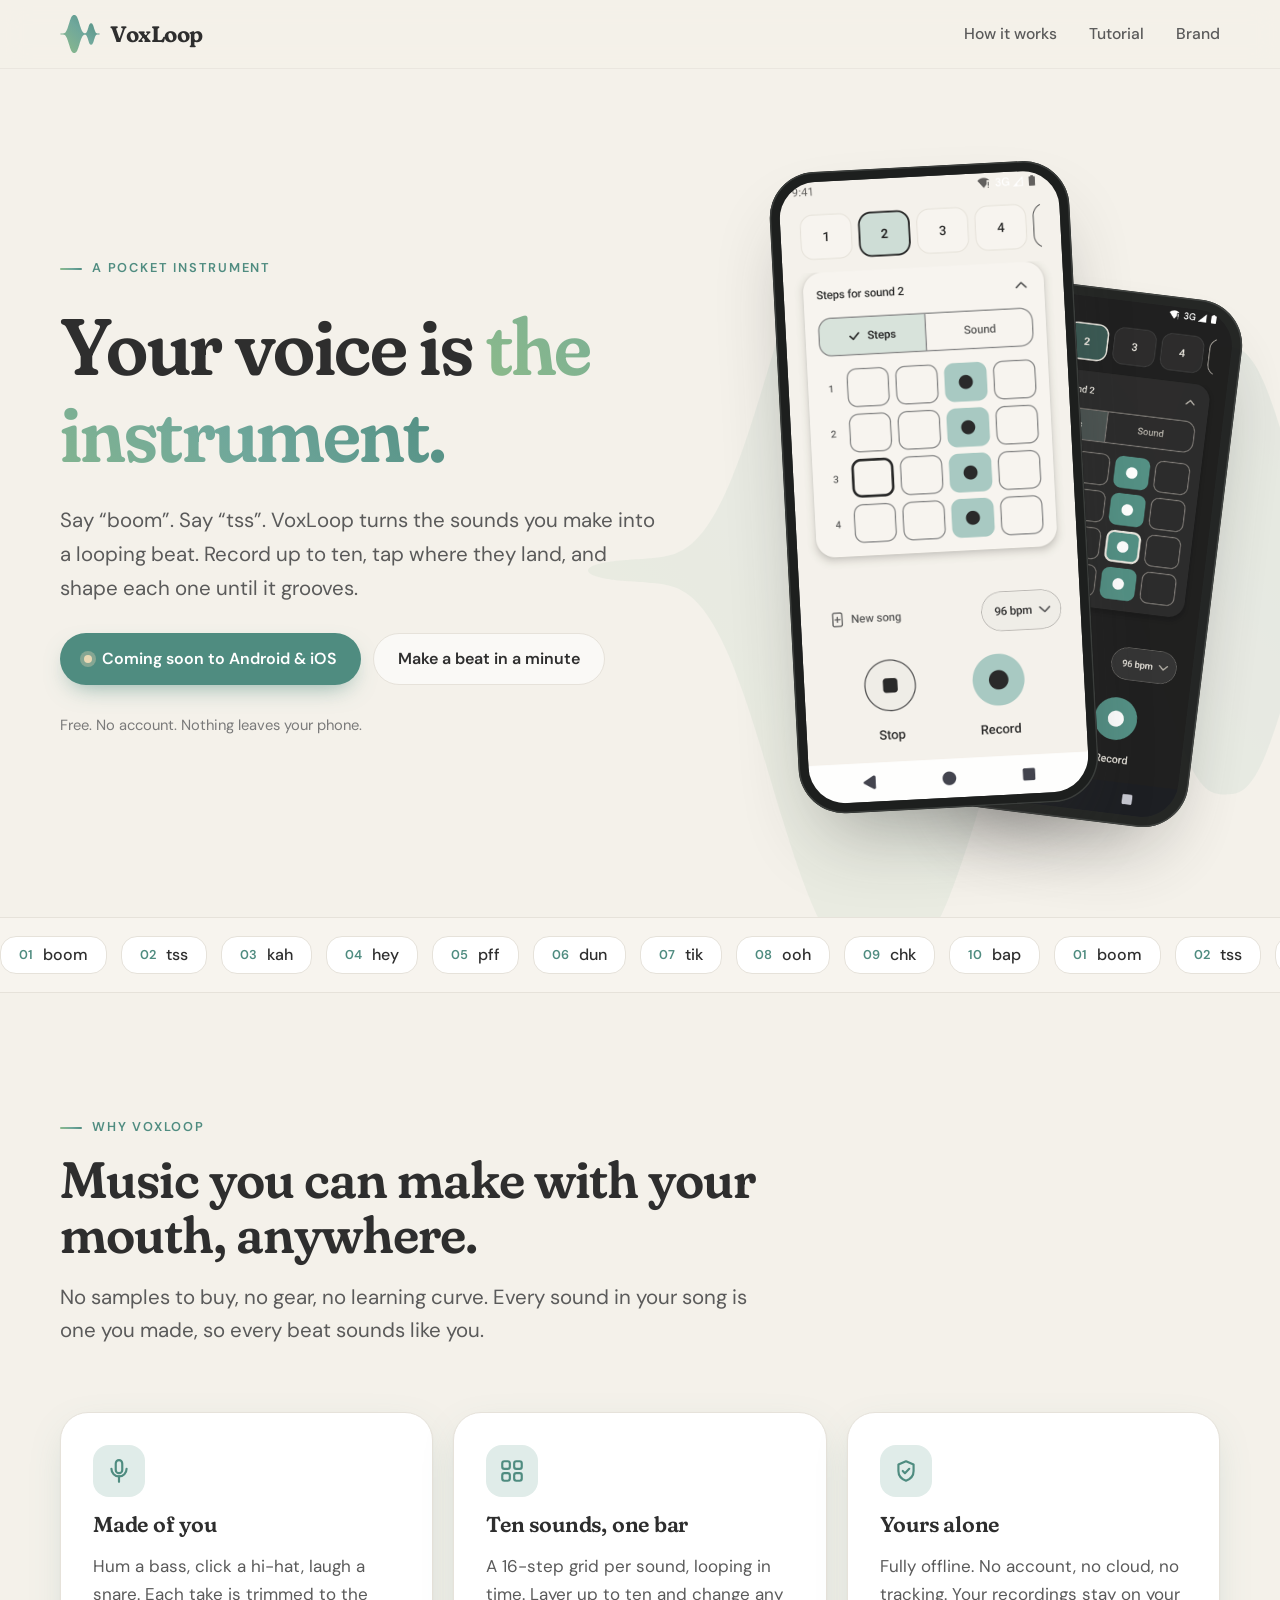
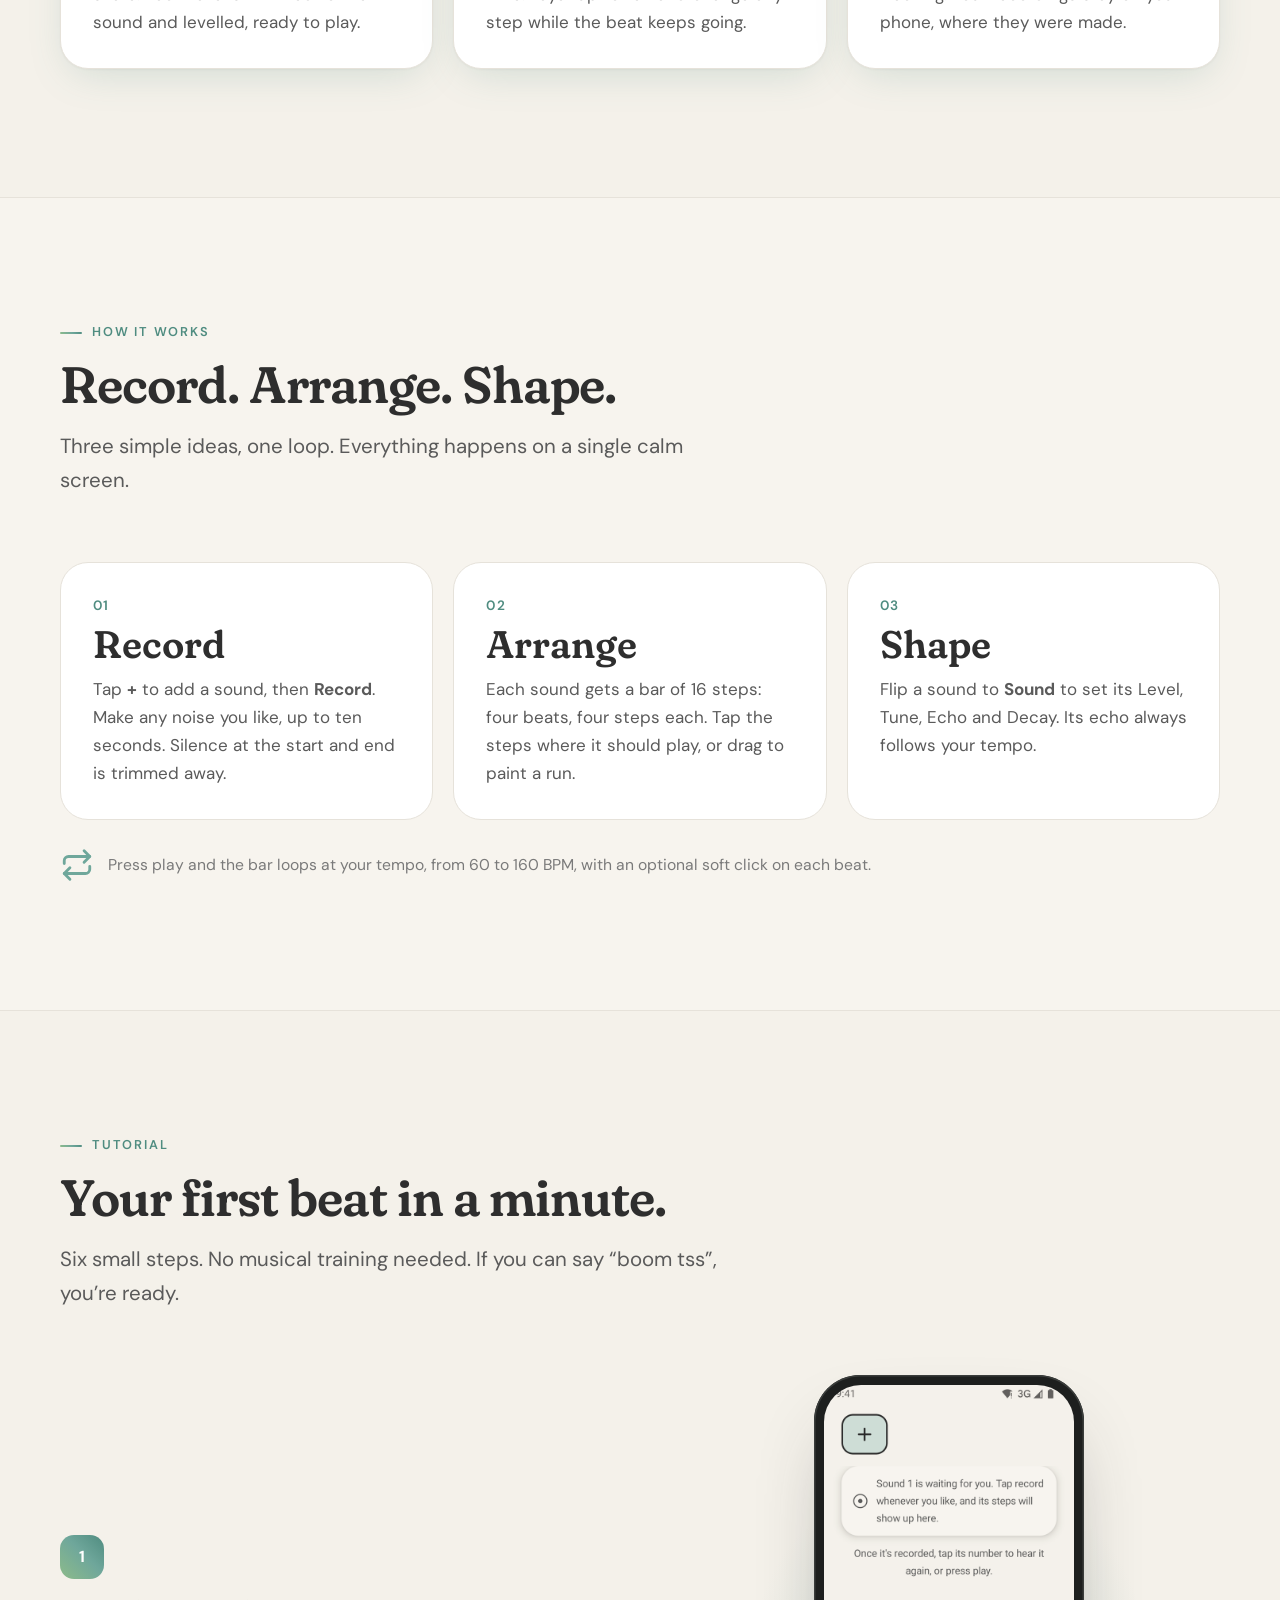
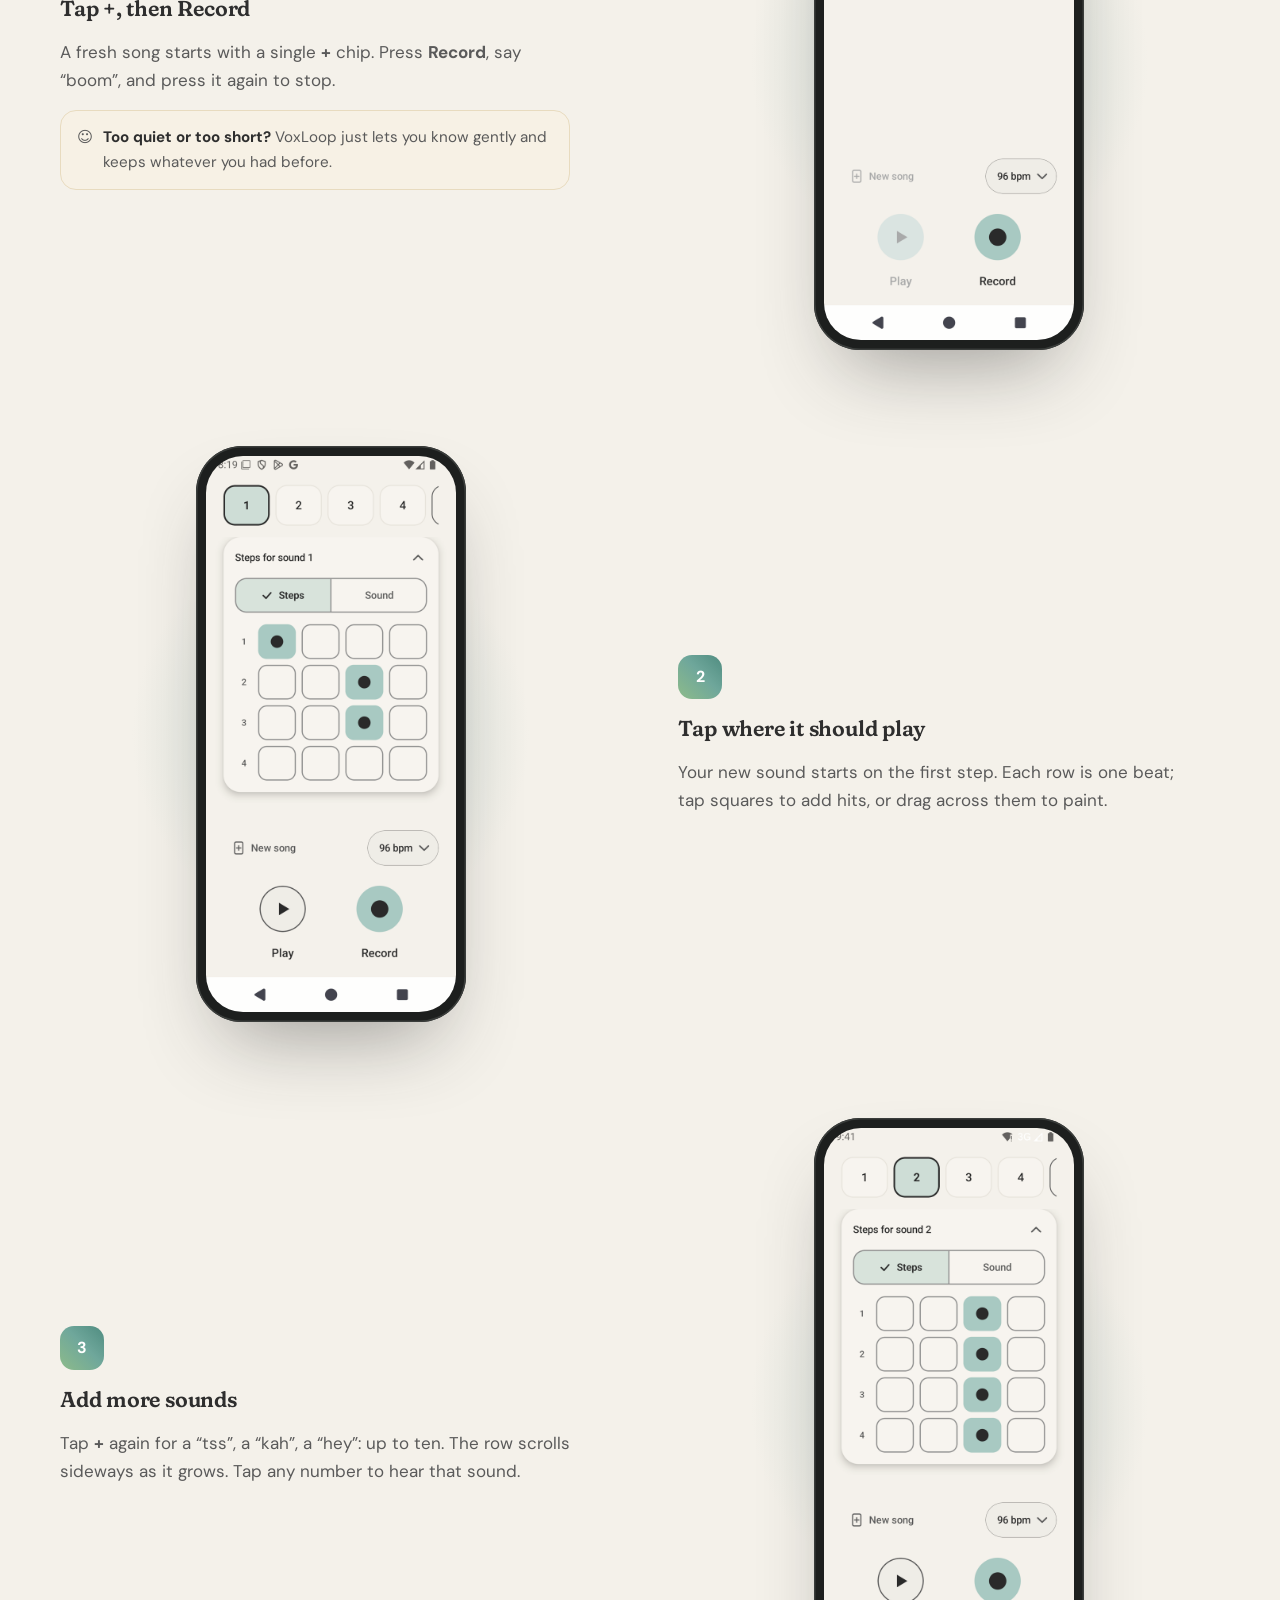
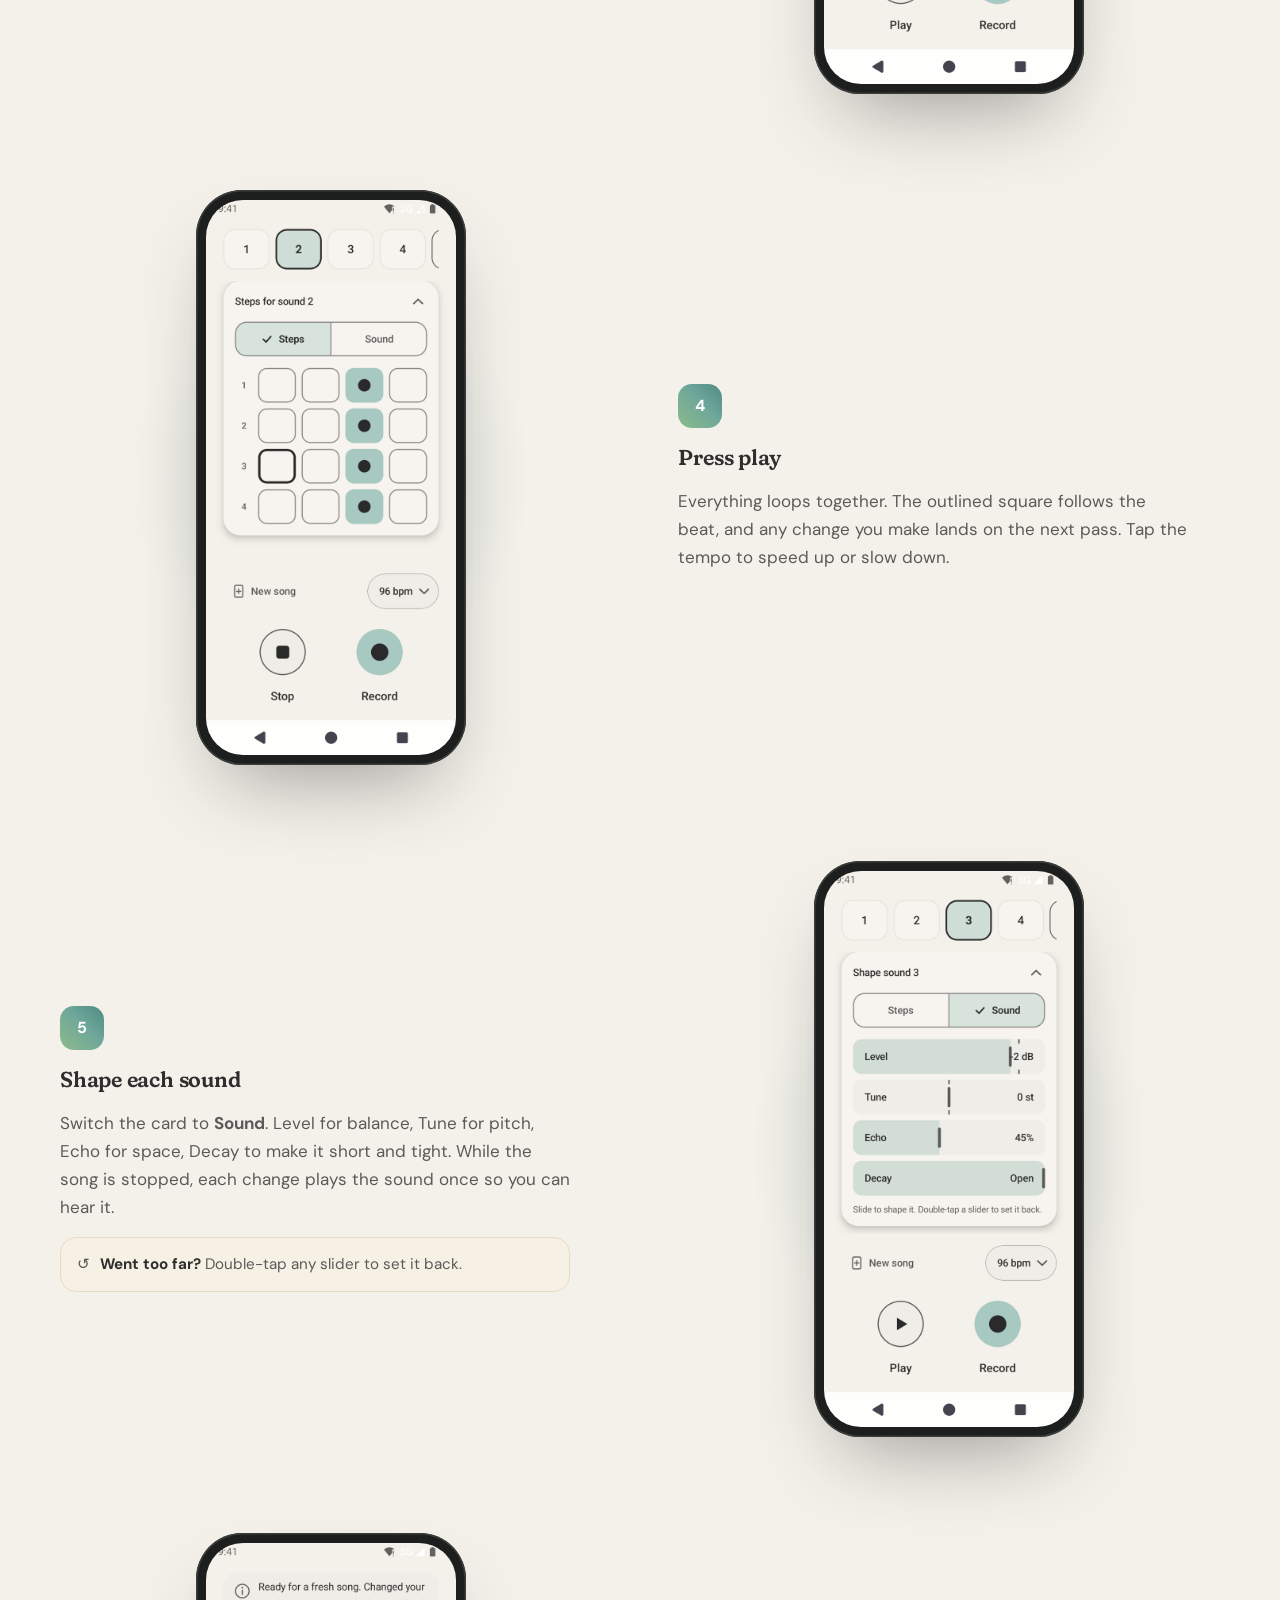
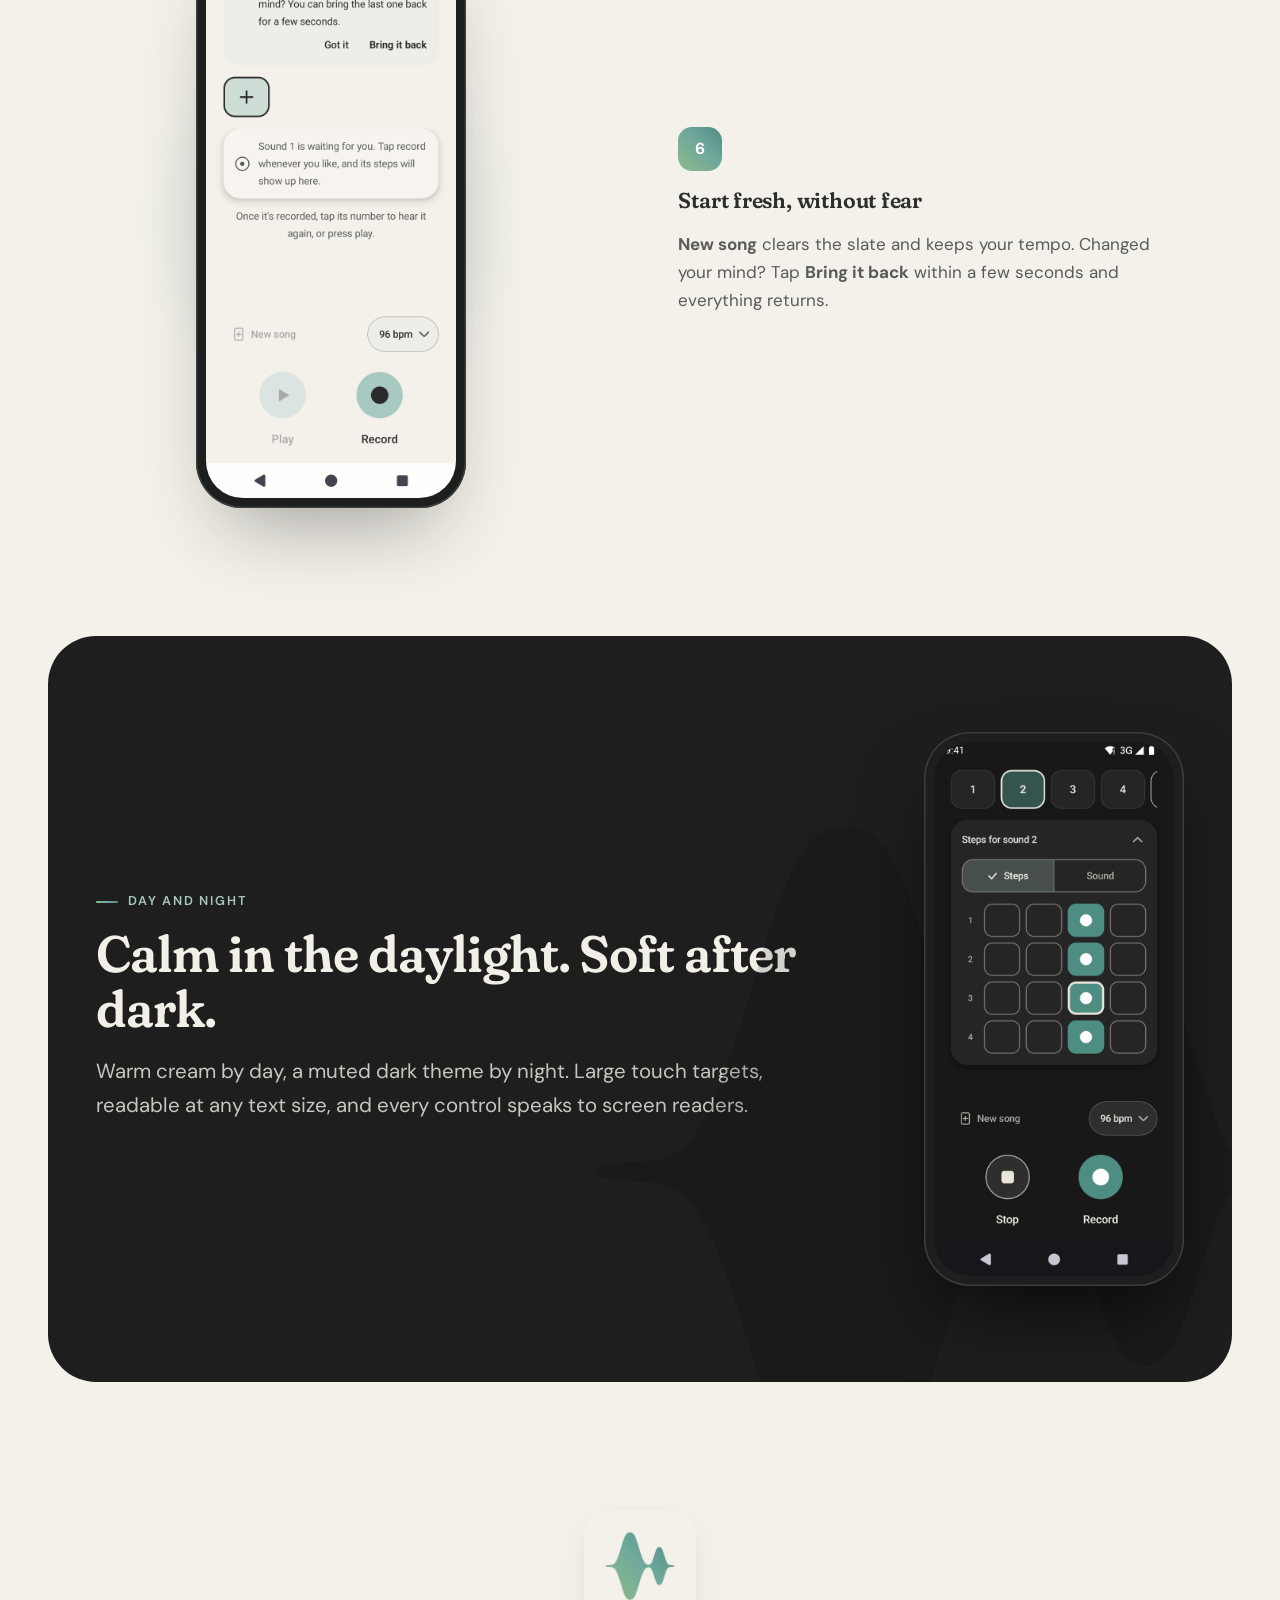
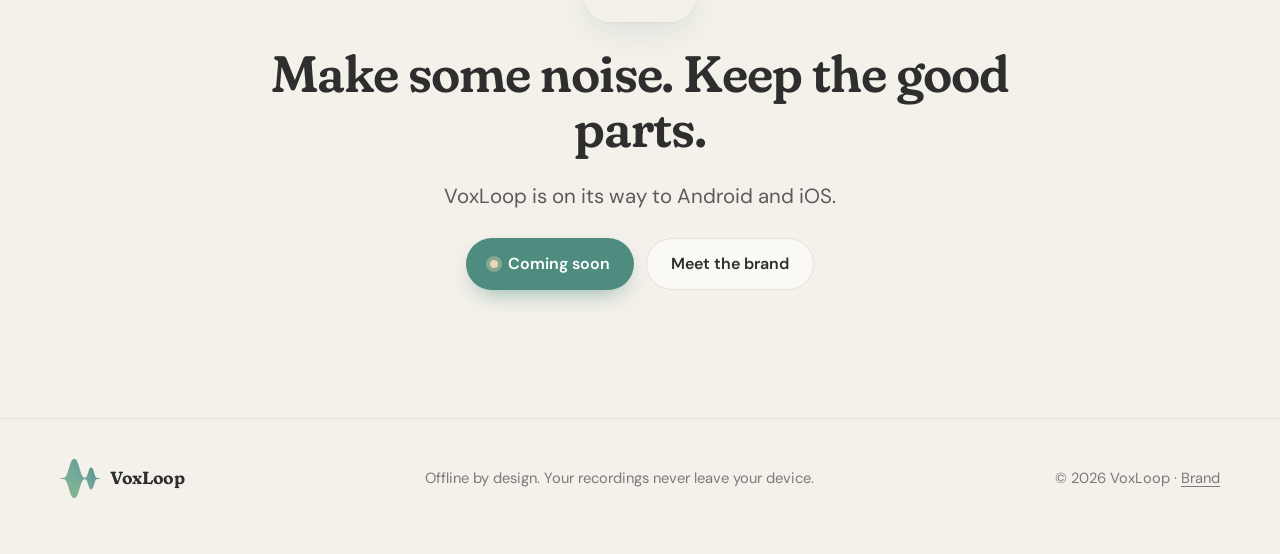
==== index.html @ 53c03b5e "first commit app website" ====
<!doctype html>
<html lang="en">
<head>
  <meta charset="utf-8">
  <meta name="viewport" content="width=device-width, initial-scale=1">
  <title>VoxLoop: your voice is the instrument</title>
  <meta name="description" content="VoxLoop turns your voice into a beat. Record a sound, loop it, layer up to ten, and play. Fully offline, on Android and iOS.">
  <meta name="theme-color" content="#F4F1EA">
  <meta property="og:title" content="VoxLoop: your voice is the instrument">
  <meta property="og:description" content="Record a sound. Loop it. Layer up to ten. Play your own beat, fully offline.">
  <meta property="og:image" content="assets/app-icon.png">
  <link rel="icon" href="assets/favicon.svg" type="image/svg+xml">
  <link rel="apple-touch-icon" href="assets/app-icon.png">
  <link rel="preconnect" href="https://fonts.googleapis.com">
  <link rel="preconnect" href="https://fonts.gstatic.com" crossorigin>
  <link href="https://fonts.googleapis.com/css2?family=DM+Sans:opsz,wght@9..40,400;9..40,500;9..40,600;9..40,700&family=Fraunces:opsz,wght,SOFT@9..144,500..700,100&display=swap" rel="stylesheet">
  <link rel="stylesheet" href="assets/styles.css">
</head>
<body>

  <header class="nav">
    <div class="wrap">
      <a class="wordmark" href="#top" aria-label="VoxLoop home">
        <img src="assets/mark.svg" alt="" width="40" height="39">VoxLoop
      </a>
      <nav class="nav-links" aria-label="Main">
        <a href="#how" class="optional">How it works</a>
        <a href="#tutorial">Tutorial</a>
        <a href="brand.html" class="optional">Brand</a>
      </nav>
    </div>
  </header>

  <main id="top">

    <!-- Hero -->
    <section class="hero" aria-labelledby="hero-title">
      <img class="hero-wave" src="assets/mark.svg" alt="">
      <div class="wrap">
        <div class="hero-copy">
          <span class="eyebrow">A pocket instrument</span>
          <h1 id="hero-title">Your voice is <span>the instrument.</span></h1>
          <p class="lede">Say “boom”. Say “tss”. VoxLoop turns the sounds you make into a looping beat. Record up to ten, tap where they land, and shape each one until it grooves.</p>
          <div class="actions">
            <span class="pill pill-primary"><span class="dot" aria-hidden="true"></span>Coming soon to Android &amp; iOS</span>
            <a class="pill pill-ghost" href="#tutorial">Make a beat in a minute</a>
          </div>
          <p class="hero-note">Free. No account. Nothing leaves your phone.</p>
        </div>
        <div class="stage" aria-hidden="true">
          <div class="glow breathe"></div>
          <div class="phone back"><img src="assets/screens/07-dark.png" alt="" loading="eager" width="630" height="1400"></div>
          <div class="phone front"><img src="assets/screens/04-playing.png" alt="" loading="eager" width="630" height="1400"></div>
        </div>
      </div>
    </section>

    <!-- Ribbon of sounds -->
    <div class="ribbon" aria-hidden="true">
      <div class="ribbon-track">
        <span class="chip"><b>01</b>boom</span><span class="chip"><b>02</b>tss</span><span class="chip"><b>03</b>kah</span><span class="chip"><b>04</b>hey</span><span class="chip"><b>05</b>pff</span><span class="chip"><b>06</b>dun</span><span class="chip"><b>07</b>tik</span><span class="chip"><b>08</b>ooh</span><span class="chip"><b>09</b>chk</span><span class="chip"><b>10</b>bap</span>
        <span class="chip"><b>01</b>boom</span><span class="chip"><b>02</b>tss</span><span class="chip"><b>03</b>kah</span><span class="chip"><b>04</b>hey</span><span class="chip"><b>05</b>pff</span><span class="chip"><b>06</b>dun</span><span class="chip"><b>07</b>tik</span><span class="chip"><b>08</b>ooh</span><span class="chip"><b>09</b>chk</span><span class="chip"><b>10</b>bap</span>
      </div>
    </div>

    <!-- Purpose -->
    <section id="why" aria-labelledby="why-title">
      <div class="wrap">
        <div class="section-head">
          <span class="eyebrow">Why VoxLoop</span>
          <h2 id="why-title">Music you can make with your mouth, anywhere.</h2>
          <p class="lede">No samples to buy, no gear, no learning curve. Every sound in your song is one you made, so every beat sounds like you.</p>
        </div>
        <div class="cards">
          <article class="card">
            <div class="icon-bubble" aria-hidden="true">
              <svg viewBox="0 0 24 24" fill="none" stroke="currentColor" stroke-width="2" stroke-linecap="round" stroke-linejoin="round"><rect x="9" y="2" width="6" height="12" rx="3"/><path d="M5 10a7 7 0 0 0 14 0"/><path d="M12 17v5"/></svg>
            </div>
            <h3>Made of you</h3>
            <p>Hum a bass, click a hi-hat, laugh a snare. Each take is trimmed to the sound and levelled, ready to play.</p>
          </article>
          <article class="card">
            <div class="icon-bubble" aria-hidden="true">
              <svg viewBox="0 0 24 24" fill="none" stroke="currentColor" stroke-width="2" stroke-linecap="round" stroke-linejoin="round"><rect x="3" y="3" width="7" height="7" rx="2"/><rect x="14" y="3" width="7" height="7" rx="2"/><rect x="3" y="14" width="7" height="7" rx="2"/><rect x="14" y="14" width="7" height="7" rx="2"/></svg>
            </div>
            <h3>Ten sounds, one bar</h3>
            <p>A 16-step grid per sound, looping in time. Layer up to ten and change any step while the beat keeps going.</p>
          </article>
          <article class="card">
            <div class="icon-bubble" aria-hidden="true">
              <svg viewBox="0 0 24 24" fill="none" stroke="currentColor" stroke-width="2" stroke-linecap="round" stroke-linejoin="round"><path d="M12 3l7 3v6c0 4.5-3 7.5-7 9-4-1.5-7-4.5-7-9V6z"/><path d="M9 12l2 2 4-4"/></svg>
            </div>
            <h3>Yours alone</h3>
            <p>Fully offline. No account, no cloud, no tracking. Your recordings stay on your phone, where they were made.</p>
          </article>
        </div>
      </div>
    </section>

    <!-- How it works -->
    <section id="how" class="how" aria-labelledby="how-title">
      <div class="wrap">
        <div class="section-head">
          <span class="eyebrow">How it works</span>
          <h2 id="how-title">Record. Arrange. Shape.</h2>
          <p class="lede">Three simple ideas, one loop. Everything happens on a single calm screen.</p>
        </div>
        <div class="flow">
          <div class="flow-step">
            <span class="big">Record</span>
            <p>Tap <strong>+</strong> to add a sound, then <strong>Record</strong>. Make any noise you like, up to ten seconds. Silence at the start and end is trimmed away.</p>
          </div>
          <div class="flow-step">
            <span class="big">Arrange</span>
            <p>Each sound gets a bar of 16 steps: four beats, four steps each. Tap the steps where it should play, or drag to paint a run.</p>
          </div>
          <div class="flow-step">
            <span class="big">Shape</span>
            <p>Flip a sound to <strong>Sound</strong> to set its Level, Tune, Echo and Decay. Its echo always follows your tempo.</p>
          </div>
        </div>
        <p class="loop-note">
          <svg viewBox="0 0 24 24" fill="none" stroke="currentColor" stroke-width="2" stroke-linecap="round" stroke-linejoin="round" aria-hidden="true"><path d="M17 2l4 4-4 4"/><path d="M3 11V9a3 3 0 0 1 3-3h15"/><path d="M7 22l-4-4 4-4"/><path d="M21 13v2a3 3 0 0 1-3 3H3"/></svg>
          Press play and the bar loops at your tempo, from 60 to 160 BPM, with an optional soft click on each beat.
        </p>
      </div>
    </section>

    <!-- Tutorial -->
    <section id="tutorial" aria-labelledby="tutorial-title">
      <div class="wrap">
        <div class="section-head">
          <span class="eyebrow">Tutorial</span>
          <h2 id="tutorial-title">Your first beat in a minute.</h2>
          <p class="lede">Six small steps. No musical training needed. If you can say “boom tss”, you’re ready.</p>
        </div>

        <ol class="steps" role="list" style="list-style:none;margin:0;padding:0">
          <li class="step">
            <div class="step-copy">
              <span class="step-num">1</span>
              <h3>Tap +, then Record</h3>
              <p>A fresh song starts with a single <strong>+</strong> chip. Press <strong>Record</strong>, say “boom”, and press it again to stop.</p>
              <p class="tip"><span aria-hidden="true">☺</span><span><strong>Too quiet or too short?</strong> VoxLoop just lets you know gently and keeps whatever you had before.</span></p>
            </div>
            <div class="step-shot"><div class="phone"><img src="assets/screens/01-first-launch.png" alt="A fresh song: one plus chip, a gentle hint, and the Record button." loading="lazy" width="630" height="1400"></div></div>
          </li>

          <li class="step">
            <div class="step-copy">
              <span class="step-num">2</span>
              <h3>Tap where it should play</h3>
              <p>Your new sound starts on the first step. Each row is one beat; tap squares to add hits, or drag across them to paint.</p>
            </div>
            <div class="step-shot"><div class="phone"><img src="assets/screens/02-steps.png" alt="The step grid for sound 1, with three steps switched on." loading="lazy" width="630" height="1400"></div></div>
          </li>

          <li class="step">
            <div class="step-copy">
              <span class="step-num">3</span>
              <h3>Add more sounds</h3>
              <p>Tap <strong>+</strong> again for a “tss”, a “kah”, a “hey”: up to ten. The row scrolls sideways as it grows. Tap any number to hear that sound.</p>
            </div>
            <div class="step-shot"><div class="phone"><img src="assets/screens/03-more-sounds.png" alt="Four sounds in the row, with sound 2 selected showing its off-beat steps." loading="lazy" width="630" height="1400"></div></div>
          </li>

          <li class="step">
            <div class="step-copy">
              <span class="step-num">4</span>
              <h3>Press play</h3>
              <p>Everything loops together. The outlined square follows the beat, and any change you make lands on the next pass. Tap the tempo to speed up or slow down.</p>
            </div>
            <div class="step-shot"><div class="phone"><img src="assets/screens/04-playing.png" alt="The song playing, with the current step outlined and a Stop button." loading="lazy" width="630" height="1400"></div></div>
          </li>

          <li class="step">
            <div class="step-copy">
              <span class="step-num">5</span>
              <h3>Shape each sound</h3>
              <p>Switch the card to <strong>Sound</strong>. Level for balance, Tune for pitch, Echo for space, Decay to make it short and tight. While the song is stopped, each change plays the sound once so you can hear it.</p>
              <p class="tip"><span aria-hidden="true">↺</span><span><strong>Went too far?</strong> Double-tap any slider to set it back.</span></p>
            </div>
            <div class="step-shot"><div class="phone"><img src="assets/screens/05-sound.png" alt="The Sound view with Level, Tune, Echo and Decay sliders for sound 3." loading="lazy" width="630" height="1400"></div></div>
          </li>

          <li class="step">
            <div class="step-copy">
              <span class="step-num">6</span>
              <h3>Start fresh, without fear</h3>
              <p><strong>New song</strong> clears the slate and keeps your tempo. Changed your mind? Tap <strong>Bring it back</strong> within a few seconds and everything returns.</p>
            </div>
            <div class="step-shot"><div class="phone"><img src="assets/screens/06-new-song.png" alt="A cleared song with a calm banner offering to bring the last one back." loading="lazy" width="630" height="1400"></div></div>
          </li>
        </ol>
      </div>
    </section>

    <!-- Night -->
    <section class="night" aria-labelledby="night-title">
      <img class="night-wave" src="assets/mark-mono.svg" alt="" style="color:#A7C8C1">
      <div class="wrap">
        <div class="section-head" style="margin:0">
          <span class="eyebrow">Day and night</span>
          <h2 id="night-title">Calm in the daylight. Soft after dark.</h2>
          <p class="lede">Warm cream by day, a muted dark theme by night. Large touch targets, readable at any text size, and every control speaks to screen readers.</p>
        </div>
        <div class="phone"><img src="assets/screens/07-dark.png" alt="VoxLoop in dark mode, playing a song." loading="lazy" width="630" height="1400"></div>
      </div>
    </section>

    <!-- Promise -->
    <section class="promise" aria-labelledby="promise-title">
      <div class="wrap">
        <img class="app-icon" src="assets/app-icon.png" alt="The VoxLoop app icon: a sage waveform on cream." width="112" height="112">
        <h2 id="promise-title">Make some noise. Keep the good parts.</h2>
        <p class="lede">VoxLoop is on its way to Android and iOS.</p>
        <div class="actions" style="justify-content:center">
          <span class="pill pill-primary"><span class="dot" aria-hidden="true"></span>Coming soon</span>
          <a class="pill pill-ghost" href="brand.html">Meet the brand</a>
        </div>
      </div>
    </section>

  </main>

  <footer>
    <div class="wrap">
      <a class="wordmark" href="#top" style="font-size:1.1rem"><img src="assets/mark.svg" alt="" width="30" height="29">VoxLoop</a>
      <span>Offline by design. Your recordings never leave your device.</span>
      <span>© 2026 VoxLoop · <a href="brand.html">Brand</a></span>
    </div>
  </footer>

</body>
</html>
---- assets/styles.css ----
/* VoxLoop site. Colors are the app's own AppTheme tokens; see brand.html. */

:root {
  --cream: #F4F1EA;
  --surface: #FFFFFF;
  --soft-surface: #F7F4EE;
  --subtle: #EFECE6;
  --border: #E6E2DA;
  --sage: #6FA79B;
  --sage-hover: #5E9488;
  --sage-deep: #4F8C80;
  --sage-light: #A7C8C1;
  --nature: #8DBB8A;
  --glow: #E9D8B4;
  --ink: #2E2E2E;
  --body: #5A5A5A;
  --muted: #7A7A7A;
  --night: #1E1E1E;

  --bg: var(--cream);
  --card: var(--surface);
  --text: var(--ink);
  --text-body: var(--body);
  --line: var(--border);
  --accent-ink: var(--sage-deep);

  --display: "Fraunces", Georgia, "Times New Roman", serif;
  --sans: "DM Sans", system-ui, -apple-system, "Segoe UI", sans-serif;

  --radius: 28px;
  --shadow: 0 1px 2px rgba(46, 46, 46, .04), 0 12px 40px -12px rgba(79, 140, 128, .25);
  --gradient: linear-gradient(45deg, var(--nature) 0%, var(--sage) 55%, var(--sage-deep) 100%);
  --gutter: clamp(16px, 5vw, 48px);
}

@media (prefers-color-scheme: dark) {
  :root:not([data-theme="light"]) {
    --bg: #171817;
    --card: #222423;
    --soft-surface: #1C1E1D;
    --subtle: #2A2D2B;
    --text: #F2EFE8;
    --text-body: #C9C6BF;
    --muted: #A3A09A;
    --line: #333634;
    --accent-ink: #A7C8C1;
    --shadow: 0 1px 2px rgba(0, 0, 0, .3), 0 16px 40px -16px rgba(0, 0, 0, .6);
  }
}

*, *::before, *::after { box-sizing: border-box; }

html { scroll-behavior: smooth; }

/* Anchored sections land below the sticky nav. */
[id] { scroll-margin-top: 88px; }

body {
  margin: 0;
  background: var(--bg);
  color: var(--text-body);
  font: 400 1.0625rem/1.65 var(--sans);
  -webkit-font-smoothing: antialiased;
  overflow-x: hidden;
}

img { max-width: 100%; height: auto; display: block; }

a { color: var(--accent-ink); text-underline-offset: 3px; }

h1, h2, h3 {
  font-family: var(--display);
  font-variation-settings: "SOFT" 100;
  color: var(--text);
  font-weight: 600;
  letter-spacing: -0.02em;
  line-height: 1.08;
  margin: 0;
}

h1 { font-size: clamp(2.6rem, 6.4vw, 5rem); }
h2 { font-size: clamp(2rem, 4.2vw, 3.2rem); }
h3 { font-size: 1.35rem; letter-spacing: -0.01em; line-height: 1.25; }

p { margin: 0; }

.wrap { width: min(1160px, 100% - 2 * var(--gutter)); margin-inline: auto; }

.eyebrow {
  display: inline-flex;
  align-items: center;
  gap: 10px;
  font: 600 .8rem/1 var(--sans);
  letter-spacing: .14em;
  text-transform: uppercase;
  color: var(--accent-ink);
}

.eyebrow::before {
  content: "";
  width: 22px;
  height: 2px;
  border-radius: 2px;
  background: var(--gradient);
}

.lede { font-size: clamp(1.1rem, 1.6vw, 1.3rem); max-width: 34em; }

/* --- Nav --------------------------------------------------------------- */

.nav {
  position: sticky;
  top: 0;
  z-index: 10;
  backdrop-filter: saturate(1.4) blur(14px);
  -webkit-backdrop-filter: saturate(1.4) blur(14px);
  background: color-mix(in srgb, var(--bg) 82%, transparent);
  border-bottom: 1px solid color-mix(in srgb, var(--line) 70%, transparent);
}

.nav .wrap { display: flex; align-items: center; justify-content: space-between; height: 68px; gap: 16px; }

.wordmark {
  display: inline-flex;
  align-items: center;
  gap: 10px;
  text-decoration: none;
  color: var(--text);
  font: 650 1.4rem/1 var(--display);
  font-variation-settings: "SOFT" 100;
  letter-spacing: -0.02em;
}

.wordmark img { width: 40px; height: auto; }

.nav-links { display: flex; gap: clamp(12px, 3vw, 32px); }

.nav-links a {
  color: var(--text-body);
  text-decoration: none;
  font-weight: 500;
  font-size: .98rem;
}

.nav-links a:hover { color: var(--text); }

@media (max-width: 560px) {
  .nav-links a.optional { display: none; }
}

/* --- Buttons ----------------------------------------------------------- */

.actions { display: flex; flex-wrap: wrap; gap: 12px; align-items: center; }

.pill {
  display: inline-flex;
  align-items: center;
  gap: 10px;
  min-height: 52px;
  padding: 0 24px;
  border-radius: 999px;
  font: 600 1rem/1 var(--sans);
  text-decoration: none;
}

.pill-primary { background: var(--sage-deep); color: #fff; box-shadow: 0 10px 24px -10px rgba(79, 140, 128, .7); }
.pill-primary:hover { background: #467E73; }

.pill-ghost { color: var(--text); border: 1.5px solid var(--line); background: color-mix(in srgb, var(--card) 60%, transparent); }
.pill-ghost:hover { border-color: var(--sage); }

.dot { width: 8px; height: 8px; border-radius: 50%; background: var(--glow); box-shadow: 0 0 0 4px rgba(233, 216, 180, .35); }

/* --- Hero -------------------------------------------------------------- */

.hero { position: relative; padding: clamp(48px, 9vw, 110px) 0 clamp(56px, 8vw, 96px); }

.hero .wrap { display: grid; grid-template-columns: minmax(0, 1.1fr) minmax(0, .9fr); gap: clamp(32px, 6vw, 80px); align-items: center; }

.hero h1 span { background: var(--gradient); -webkit-background-clip: text; background-clip: text; color: transparent; }

.hero-copy { display: grid; gap: 28px; justify-items: start; }

.hero-note { font-size: .92rem; color: var(--muted); }

.hero-wave {
  position: absolute;
  inset: auto -10% -6% auto;
  width: min(820px, 90vw);
  opacity: .09;
  z-index: -1;
  pointer-events: none;
}

.stage { position: relative; display: grid; place-items: center; min-height: 560px; }

.stage .glow {
  position: absolute;
  width: 78%;
  aspect-ratio: 1;
  border-radius: 50%;
  background: radial-gradient(circle, rgba(233, 216, 180, .75), rgba(167, 200, 193, .35) 45%, transparent 70%);
  filter: blur(8px);
}

.phone {
  position: relative;
  width: min(300px, 70vw);
  padding: 10px;
  border-radius: 46px;
  background: #1D1F1E;
  box-shadow: 0 40px 80px -30px rgba(46, 46, 46, .45), inset 0 0 0 1.5px #3A3D3B;
}

.phone img { border-radius: 37px; }

.phone.back {
  position: absolute;
  width: min(250px, 58vw);
  transform: translate(46%, 10%) rotate(7deg);
  opacity: .96;
}

.phone.front { transform: translate(-14%, -2%) rotate(-3deg); }

.breathe { animation: breathe 6s ease-in-out infinite; }

@keyframes breathe {
  0%, 100% { transform: scale(1); }
  50% { transform: scale(1.035); }
}

@media (prefers-reduced-motion: reduce) {
  .breathe { animation: none; }
  html { scroll-behavior: auto; }
}

@media (max-width: 880px) {
  .hero .wrap { grid-template-columns: minmax(0, 1fr); }
  .stage { min-height: 480px; }
  .phone.front { transform: translate(-12%, 0) rotate(-3deg); }
  .phone.back { transform: translate(38%, 10%) rotate(7deg); }
}

/* --- Sound chips ribbon ------------------------------------------------ */

.ribbon { border-block: 1px solid var(--line); background: var(--soft-surface); overflow: hidden; }

.ribbon-track {
  display: flex;
  gap: 14px;
  padding: 18px 0;
  width: max-content;
  animation: slide 38s linear infinite;
}

.ribbon:hover .ribbon-track { animation-play-state: paused; }

@keyframes slide { to { transform: translateX(-50%); } }

@media (prefers-reduced-motion: reduce) { .ribbon-track { animation: none; } }

.chip {
  display: inline-flex;
  align-items: center;
  gap: 10px;
  padding: 10px 18px;
  border-radius: 16px;
  border: 1px solid var(--line);
  background: var(--card);
  font: 500 1rem/1 var(--sans);
  color: var(--text);
  white-space: nowrap;
}

.chip b { font: 600 .8rem/1 var(--sans); color: var(--accent-ink); }

/* --- Sections ---------------------------------------------------------- */

section { padding: clamp(72px, 10vw, 128px) 0; }

.section-head { display: grid; gap: 18px; max-width: 760px; margin-bottom: clamp(40px, 6vw, 64px); }

.cards { display: grid; grid-template-columns: repeat(3, minmax(0, 1fr)); gap: 20px; }

@media (max-width: 880px) { .cards { grid-template-columns: 1fr; } }

.card {
  background: var(--card);
  border: 1px solid var(--line);
  border-radius: var(--radius);
  padding: 32px;
  display: grid;
  gap: 14px;
  align-content: start;
  box-shadow: var(--shadow);
}

.icon-bubble {
  width: 52px;
  height: 52px;
  border-radius: 16px;
  display: grid;
  place-items: center;
  background: color-mix(in srgb, var(--sage-light) 35%, var(--card));
  color: var(--sage-deep);
}

.icon-bubble svg { width: 26px; height: 26px; }

/* --- How it works ------------------------------------------------------ */

.how { background: var(--soft-surface); border-block: 1px solid var(--line); }

.flow { display: grid; grid-template-columns: repeat(3, minmax(0, 1fr)); gap: 20px; position: relative; counter-reset: flow; }

.flow-step {
  position: relative;
  padding: 36px 32px 32px;
  border-radius: var(--radius);
  background: var(--card);
  border: 1px solid var(--line);
  display: grid;
  gap: 12px;
  align-content: start;
}

.flow-step::before {
  counter-increment: flow;
  content: counter(flow, decimal-leading-zero);
  font: 600 .85rem/1 var(--sans);
  letter-spacing: .1em;
  color: var(--accent-ink);
}

.flow-step .big {
  font: 600 2.4rem/1 var(--display);
  font-variation-settings: "SOFT" 100;
  color: var(--text);
}

.loop-note {
  margin-top: 28px;
  display: flex;
  align-items: center;
  gap: 14px;
  color: var(--muted);
  font-size: .98rem;
}

.loop-note svg { width: 34px; height: 34px; color: var(--sage); flex: none; }

@media (max-width: 880px) { .flow { grid-template-columns: 1fr; } }

/* --- Tutorial ---------------------------------------------------------- */

.steps { display: grid; gap: clamp(56px, 8vw, 96px); }

.step { display: grid; grid-template-columns: minmax(0, 1fr) minmax(0, 1fr); gap: clamp(32px, 6vw, 88px); align-items: center; }

.step:nth-child(even) .step-shot { order: -1; }

.step-copy { display: grid; gap: 16px; max-width: 30em; }

.step-num {
  width: 44px;
  height: 44px;
  border-radius: 14px;
  display: grid;
  place-items: center;
  background: var(--gradient);
  color: #fff;
  font: 700 1rem/1 var(--sans);
}

.step-shot { display: grid; place-items: center; position: relative; }

.step-shot::before {
  content: "";
  position: absolute;
  width: 80%;
  aspect-ratio: 1;
  border-radius: 50%;
  background: radial-gradient(circle, rgba(167, 200, 193, .45), transparent 65%);
}

.step-shot .phone { width: min(270px, 66vw); }

.tip {
  display: flex;
  gap: 10px;
  padding: 14px 16px;
  border-radius: 16px;
  background: color-mix(in srgb, var(--glow) 35%, var(--card));
  border: 1px solid color-mix(in srgb, var(--glow) 70%, var(--line));
  color: var(--text-body);
  font-size: .95rem;
}

.tip strong { color: var(--text); }

@media (max-width: 880px) {
  .step { grid-template-columns: minmax(0, 1fr); }
  .step:nth-child(even) .step-shot { order: 0; }
}

/* --- Night ------------------------------------------------------------- */

.night {
  background: var(--night);
  color: #C9C6BF;
  border-radius: clamp(28px, 4vw, 48px);
  margin-inline: var(--gutter);
  padding: clamp(56px, 8vw, 96px) 0;
  overflow: hidden;
  position: relative;
}

.night h2 { color: #F2EFE8; }
.night .eyebrow { color: var(--sage-light); }

.night .wrap { display: grid; grid-template-columns: minmax(0, 1fr) auto; gap: clamp(32px, 6vw, 80px); align-items: center; }

.night .phone { width: min(260px, 64vw); box-shadow: 0 40px 80px -20px rgba(0, 0, 0, .7), inset 0 0 0 1.5px #3A3D3B; }

.night-wave { position: absolute; right: -6%; bottom: -18%; width: 60%; opacity: .12; }

@media (max-width: 880px) { .night .wrap { grid-template-columns: minmax(0, 1fr); justify-items: center; } }

/* --- Promise + CTA ----------------------------------------------------- */

.promise { text-align: center; }

.promise .wrap { display: grid; justify-items: center; gap: 24px; }

.promise img.app-icon { width: 112px; border-radius: 26px; box-shadow: var(--shadow); }

.promise h2 { max-width: 16em; }

/* --- Footer ------------------------------------------------------------ */

footer { border-top: 1px solid var(--line); padding: 40px 0 56px; font-size: .92rem; color: var(--muted); }

footer .wrap { display: flex; flex-wrap: wrap; justify-content: space-between; gap: 16px; align-items: center; }

footer a { color: var(--muted); }

/* --- Brand page -------------------------------------------------------- */

.brand-hero { padding: clamp(56px, 8vw, 96px) 0 24px; }

.brand-grid { display: grid; grid-template-columns: repeat(2, 1fr); gap: 20px; }

@media (max-width: 880px) { .brand-grid { grid-template-columns: 1fr; } }

.logo-tile {
  border-radius: var(--radius);
  border: 1px solid var(--line);
  min-height: 260px;
  display: grid;
  place-items: center;
  padding: clamp(24px, 5vw, 40px);
}

.logo-tile.cream { background: #F4F1EA; }
.logo-tile.night-tile { background: #1E1E1E; color: #A7C8C1; }
.logo-tile.sage { background: #4F8C80; color: #F4F1EA; }
.logo-tile.white { background: #fff; }

.lockup { display: inline-flex; align-items: center; gap: clamp(10px, 2.5vw, 18px); font: 650 clamp(1.9rem, 7vw, 3rem)/1 var(--display); font-variation-settings: "SOFT" 100; letter-spacing: -0.02em; color: #2E2E2E; }
.lockup img { width: clamp(56px, 14vw, 92px); }
.night-tile .lockup, .sage .lockup { color: inherit; }
.mono-mark { width: 120px; height: auto; }

.swatches { display: grid; grid-template-columns: repeat(auto-fill, minmax(180px, 1fr)); gap: 16px; }

.swatch { border-radius: 20px; overflow: hidden; border: 1px solid var(--line); background: var(--card); }

.swatch .chipcolor { height: 110px; }

.swatch div.meta { padding: 14px 16px; display: grid; gap: 2px; font-size: .9rem; }

.swatch b { color: var(--text); font-weight: 600; }

.swatch code { font: 500 .85rem/1.4 ui-monospace, "SF Mono", Menlo, monospace; color: var(--muted); }

.type-specimen { display: grid; gap: 24px; }

.specimen { border-radius: var(--radius); border: 1px solid var(--line); background: var(--card); padding: 32px; display: grid; gap: 10px; }

.specimen .label { font: 600 .78rem/1 var(--sans); letter-spacing: .12em; text-transform: uppercase; color: var(--muted); }

.voice { display: grid; grid-template-columns: repeat(2, 1fr); gap: 20px; }

@media (max-width: 880px) { .voice { grid-template-columns: 1fr; } }

.voice .card ul { margin: 0; padding-left: 1.1em; display: grid; gap: 8px; }

.say { border-top: 4px solid var(--sage); }
.avoid { border-top: 4px solid var(--glow); }
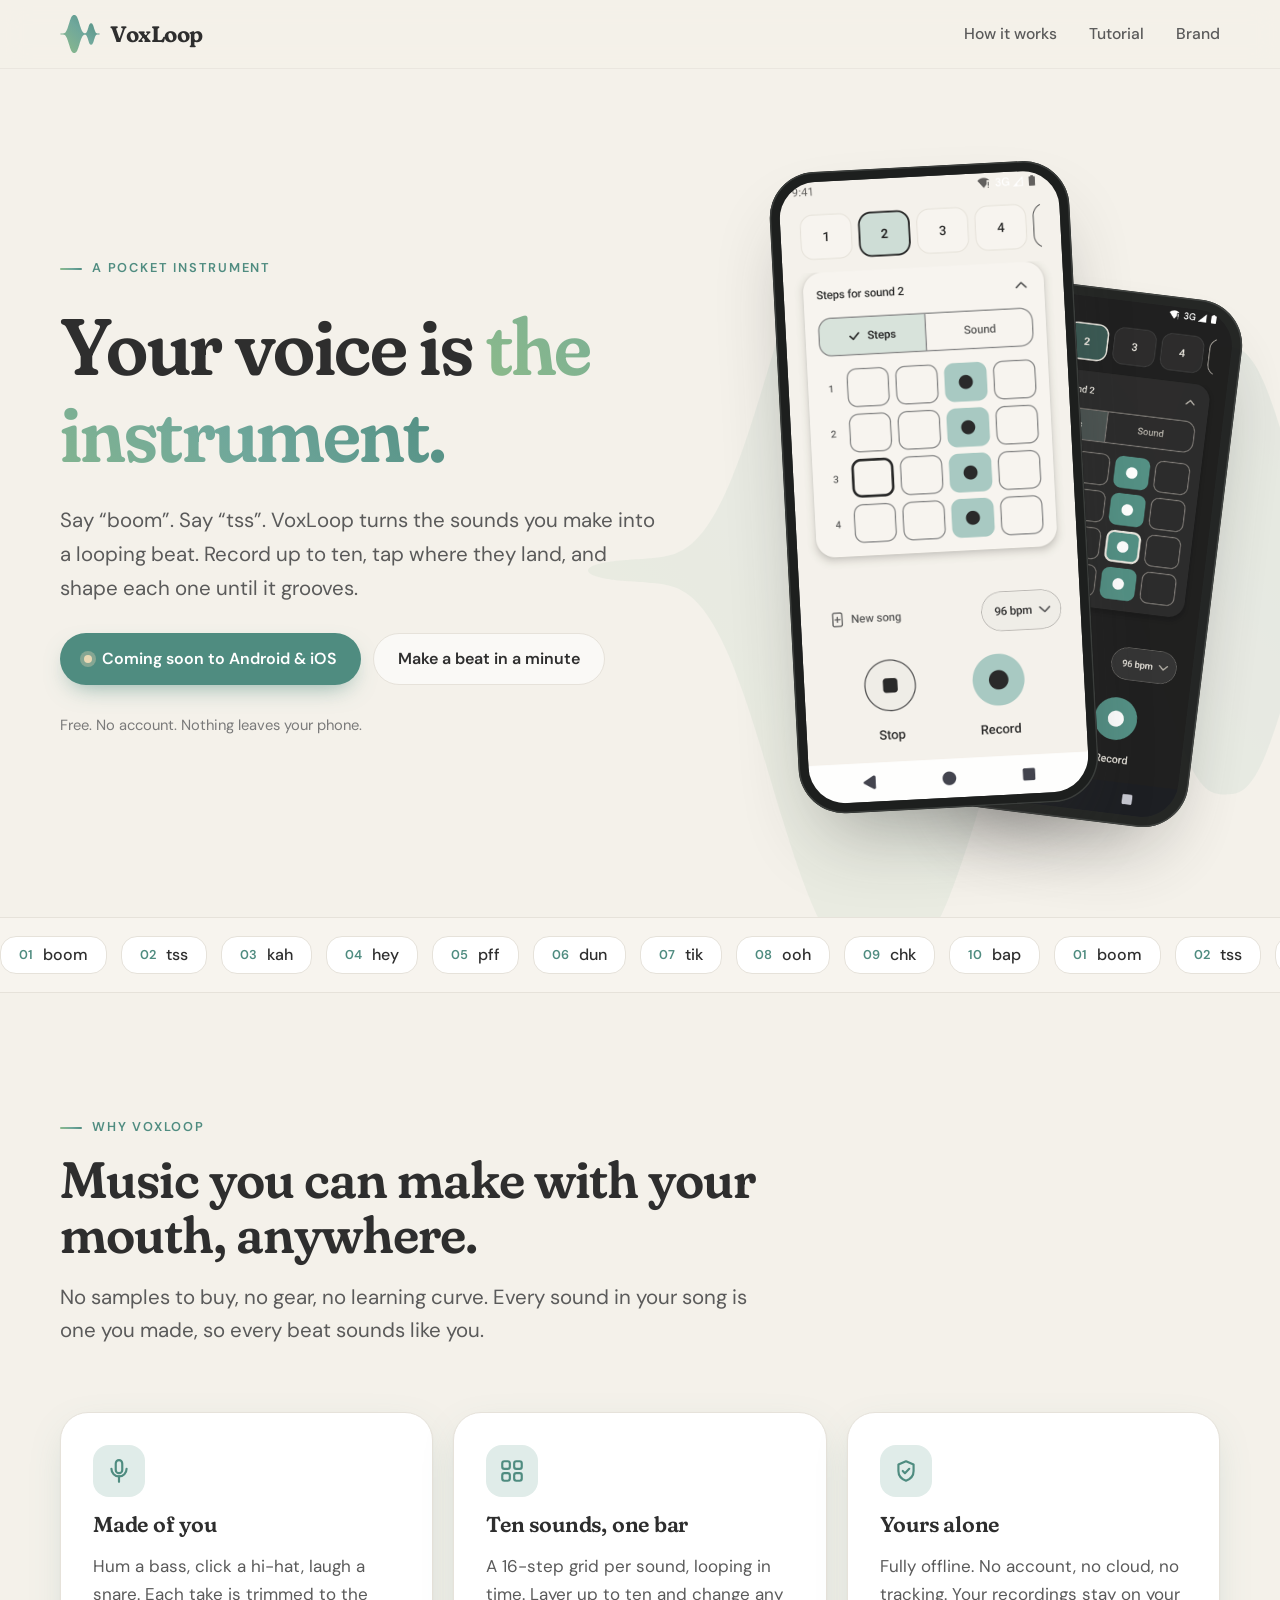
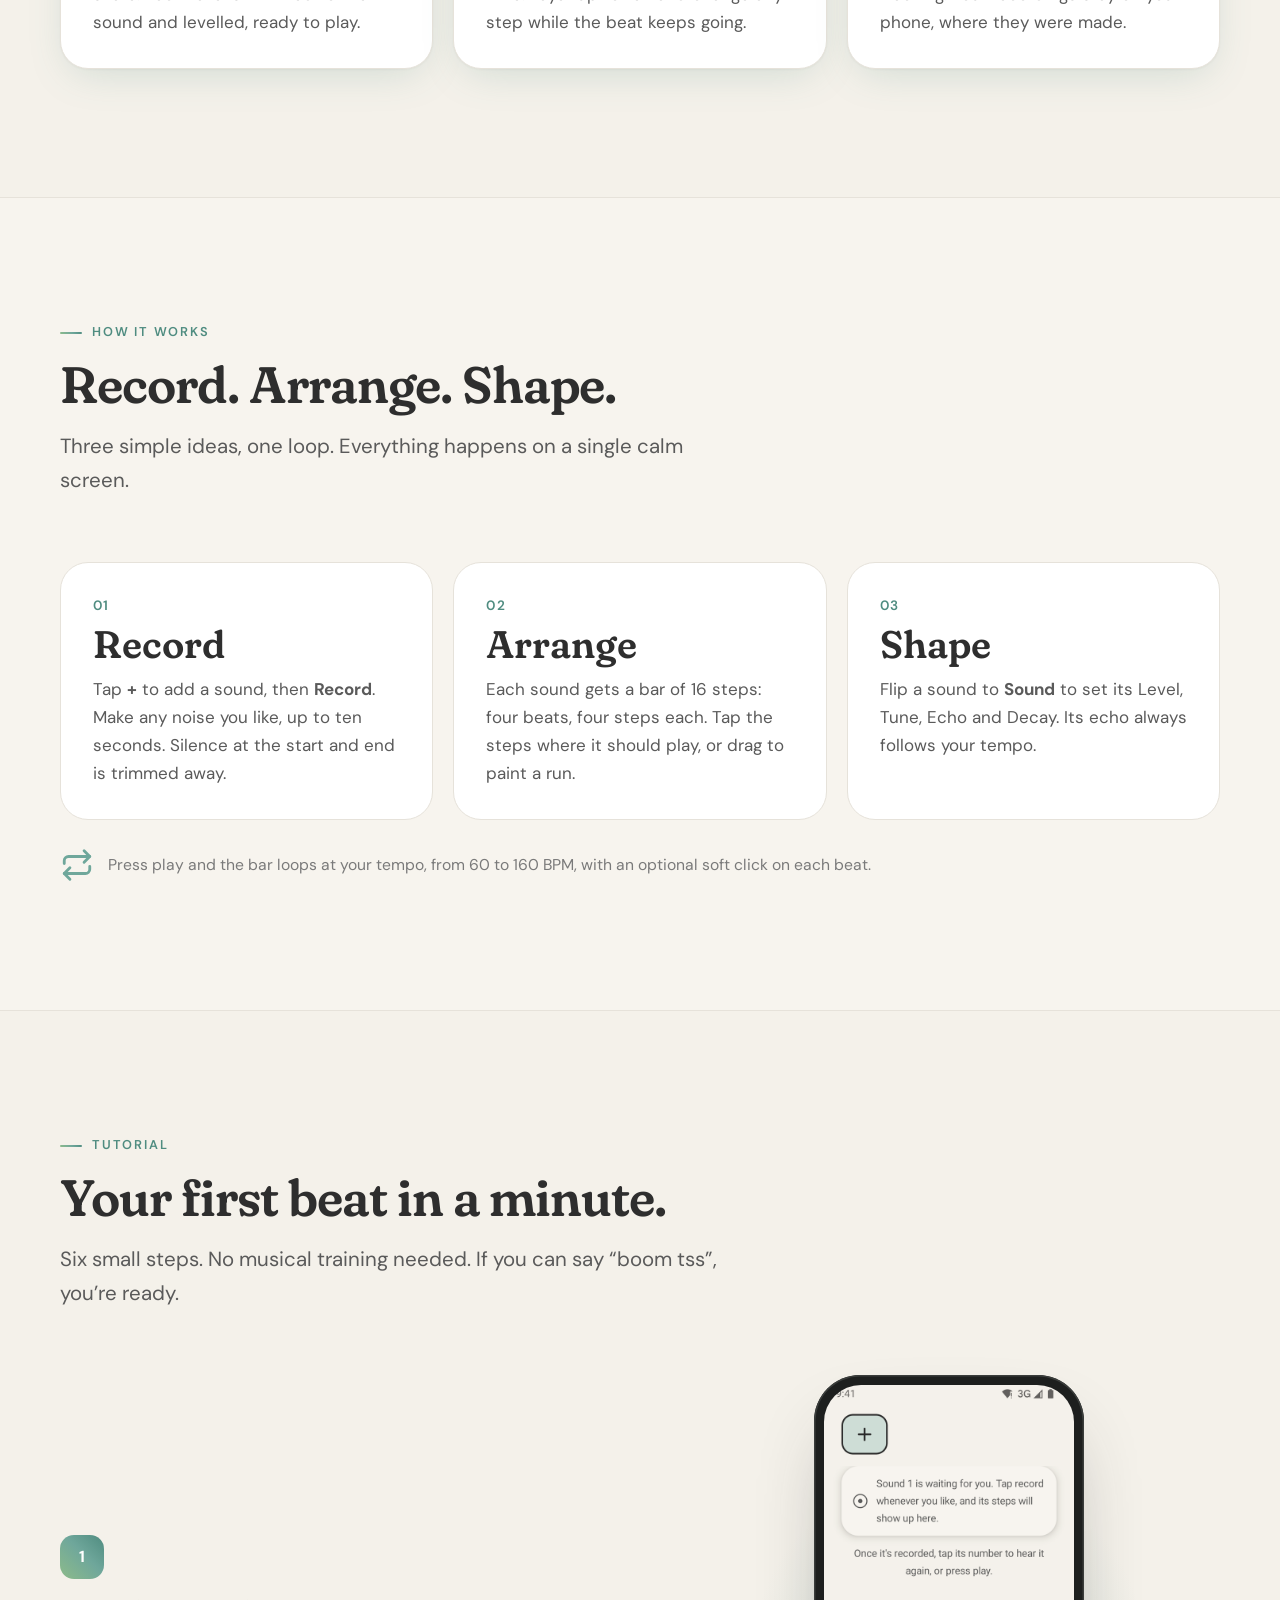
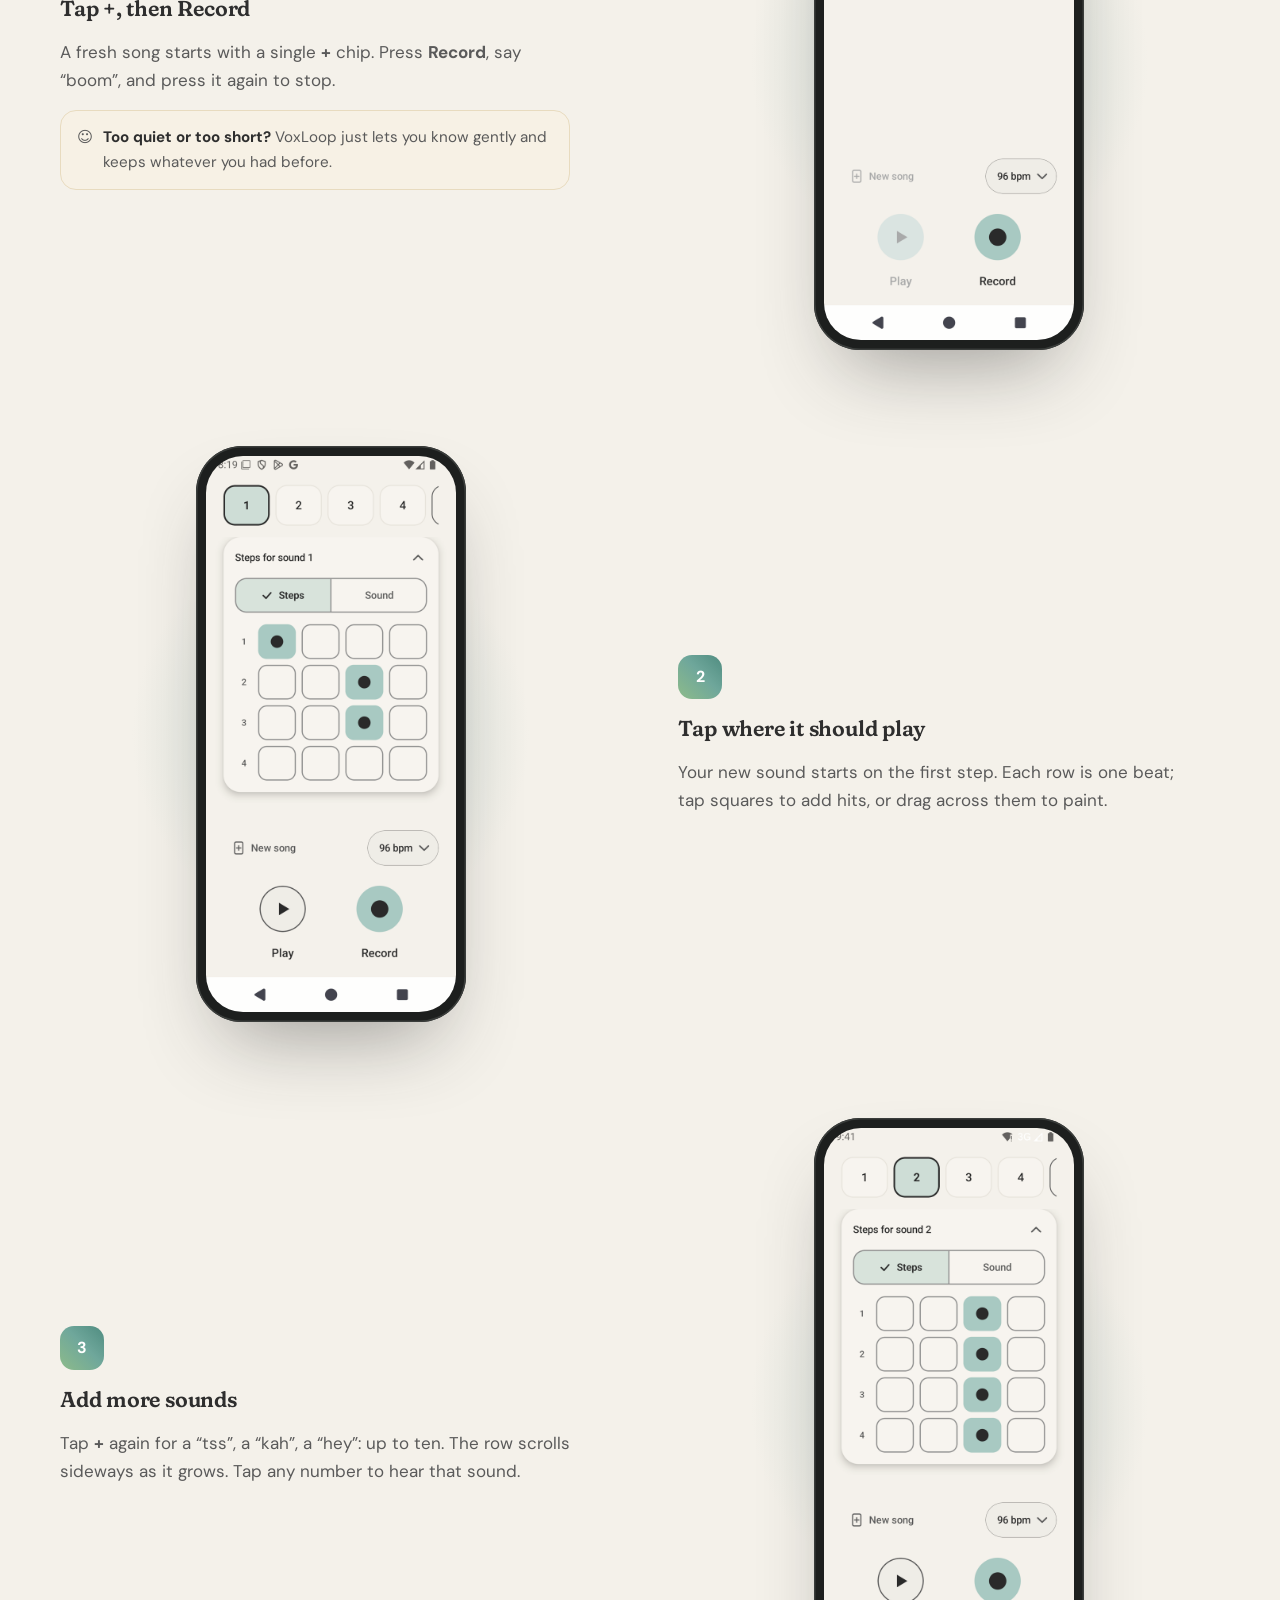
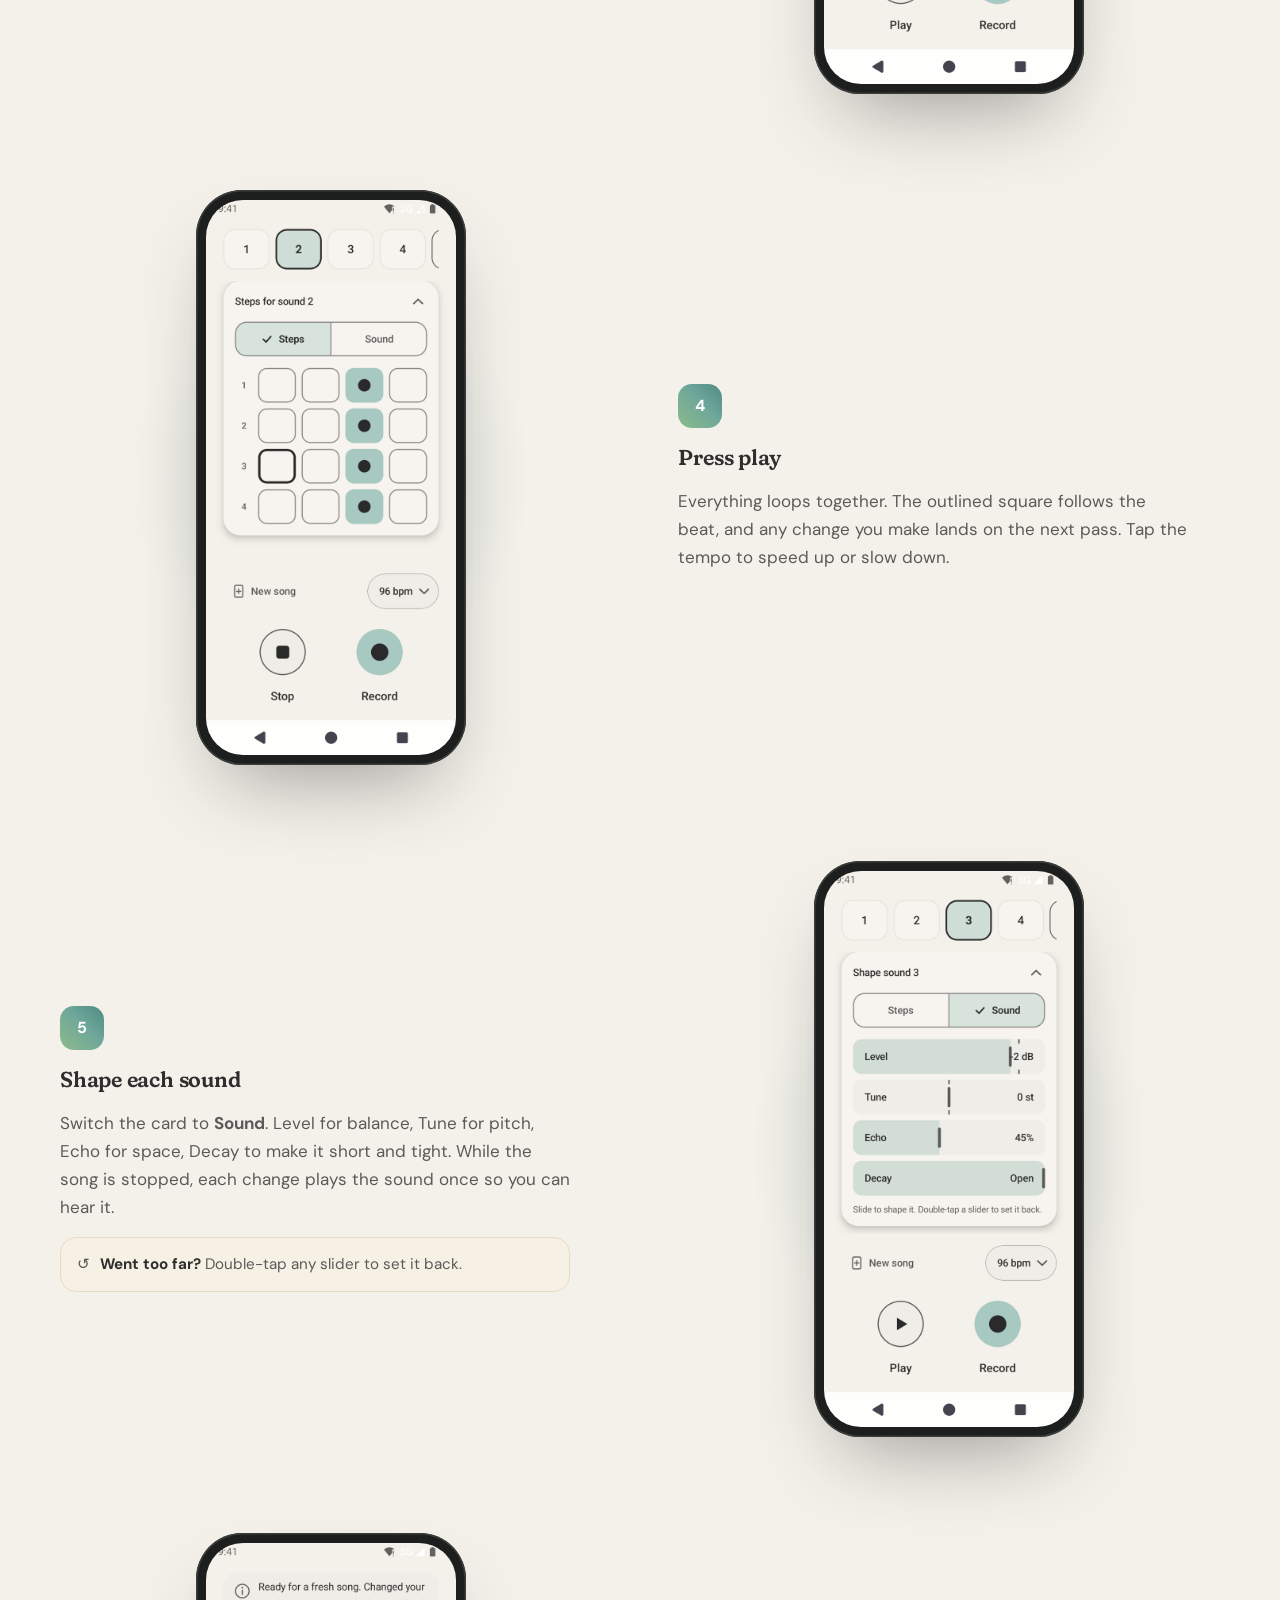
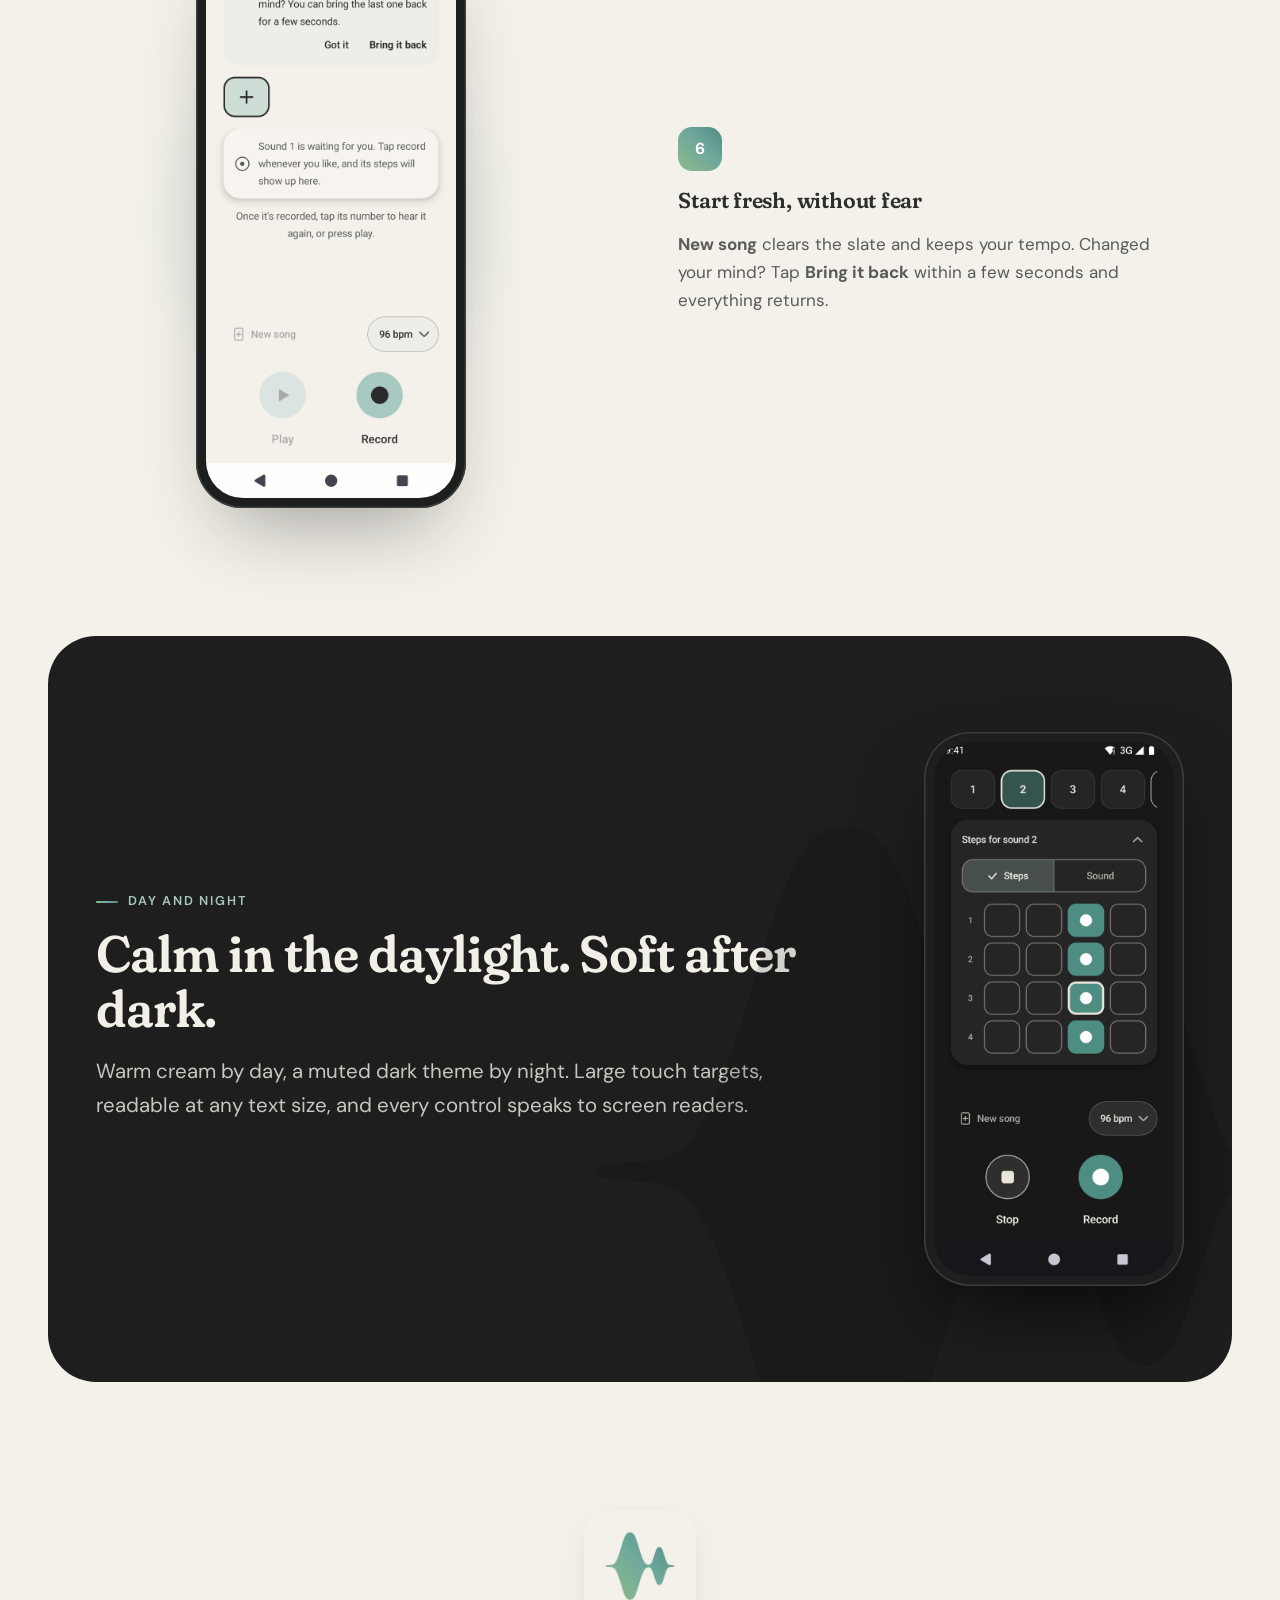
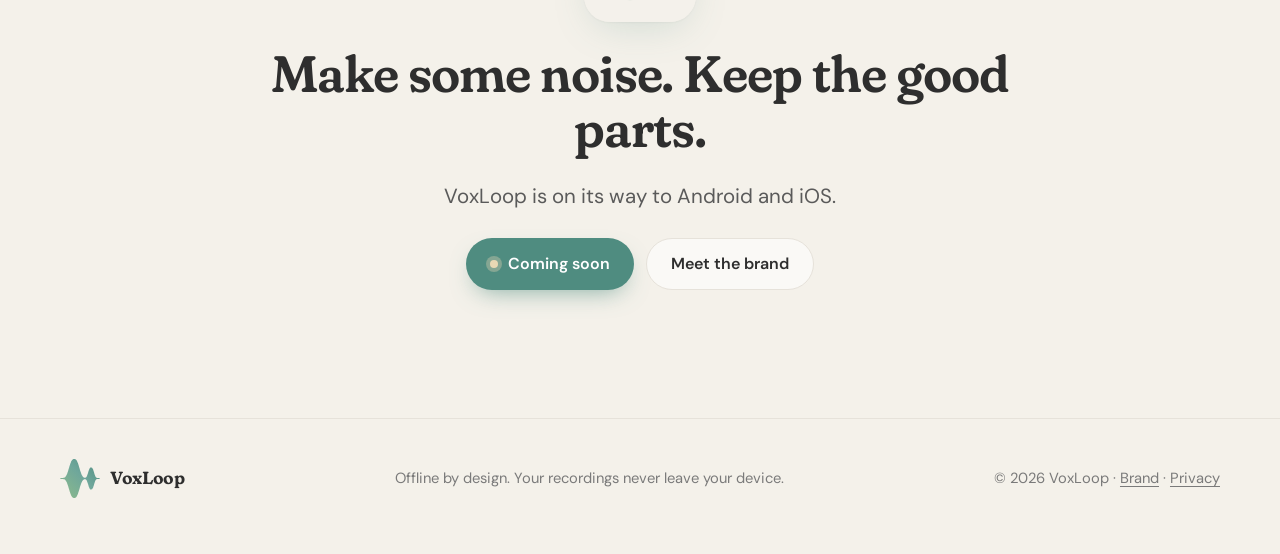
==== commit 386277db: "add privacy policy" ====
--- a/index.html
+++ b/index.html
@@ -227,7 +227,7 @@
     <div class="wrap">
       <a class="wordmark" href="#top" style="font-size:1.1rem"><img src="assets/mark.svg" alt="" width="30" height="29">VoxLoop</a>
       <span>Offline by design. Your recordings never leave your device.</span>
-      <span>© 2026 VoxLoop · <a href="brand.html">Brand</a></span>
+      <span>© 2026 VoxLoop · <a href="brand.html">Brand</a> · <a href="privacy.html">Privacy</a></span>
     </div>
   </footer>
 
--- a/assets/styles.css
+++ b/assets/styles.css
@@ -498,3 +498,16 @@
 
 .say { border-top: 4px solid var(--sage); }
 .avoid { border-top: 4px solid var(--glow); }
+
+/* ---------- Privacy ---------- */
+
+.legal-section { padding-top: 40px; }
+
+.legal { max-width: 760px; margin-inline: auto; display: grid; gap: 16px; color: var(--text-body); }
+.legal h2 { font-size: clamp(1.5rem, 2.6vw, 1.9rem); margin-top: 32px; }
+.legal h3 { font-size: 1.15rem; margin-top: 8px; }
+.legal strong { color: var(--text); }
+
+.legal-summary { border-radius: var(--radius); border: 1px solid var(--line); border-top: 4px solid var(--sage); background: var(--card); padding: 28px 32px; display: grid; gap: 12px; }
+.legal-summary h2 { margin-top: 0; font-size: 1.35rem; }
+.legal-summary ul { margin: 0; padding-left: 1.1em; display: grid; gap: 8px; }
